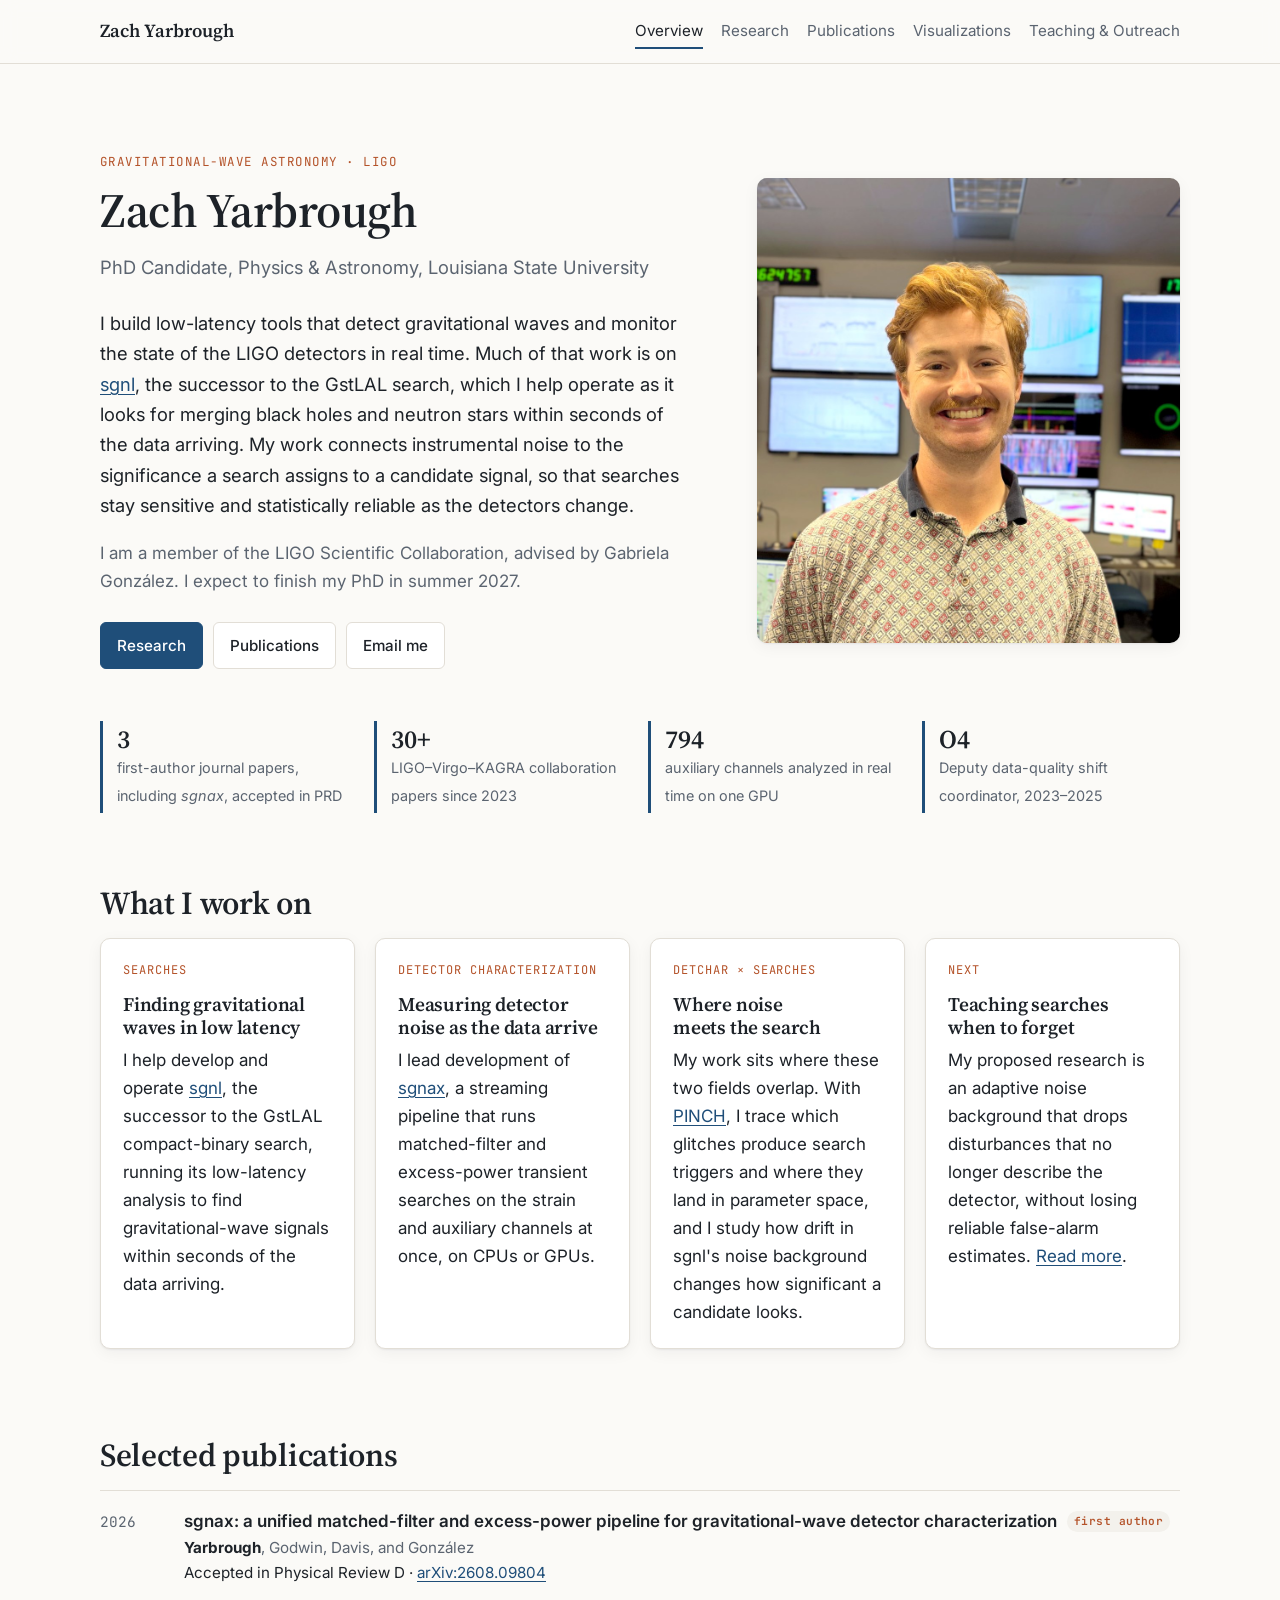
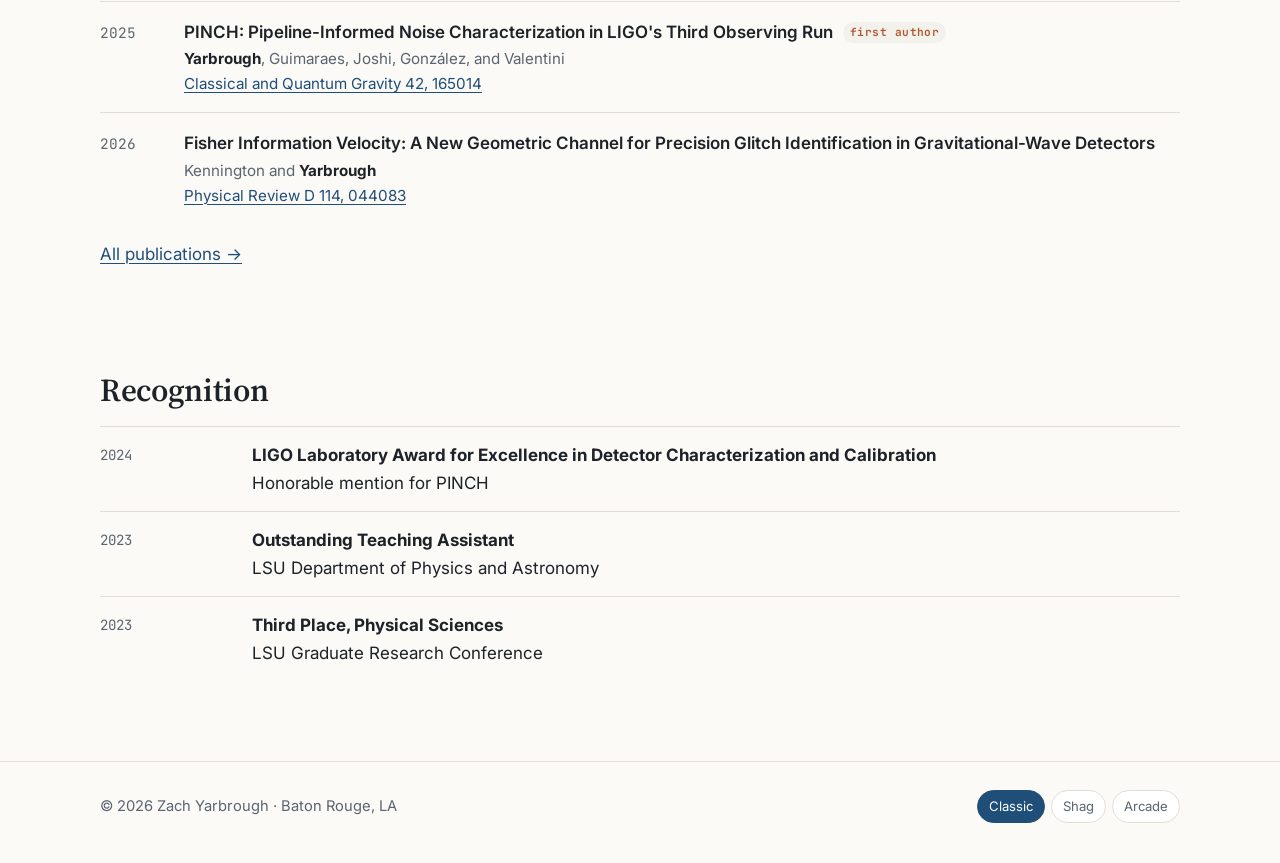
==== index.html @ 22d2ea17 "initial version of the personal website with overview, research, publications, visualizations, and o" ====
<!doctype html>
<html lang="en">
<head>
  <meta charset="utf-8">
  <meta name="viewport" content="width=device-width, initial-scale=1">
  <title>Zach Yarbrough | Gravitational-Wave Physicist</title>
  <meta name="description" content="Zach Yarbrough is a PhD candidate at Louisiana State University and a member of the LIGO Scientific Collaboration, working on detector characterization and low-latency gravitational-wave searches.">
  <link rel="canonical" href="https://zachyarbrough.com/">
  <meta property="og:title" content="Zach Yarbrough | Gravitational-Wave Physicist">
  <meta property="og:description" content="Detector characterization and low-latency gravitational-wave searches with LIGO.">
  <meta property="og:image" content="https://zachyarbrough.com/assets/img/headshot.jpg">
  <meta property="og:url" content="https://zachyarbrough.com/">
  <link rel="preconnect" href="https://fonts.googleapis.com">
  <link rel="preconnect" href="https://fonts.gstatic.com" crossorigin>
  <link rel="stylesheet" href="https://fonts.googleapis.com/css2?family=Inter:wght@400;500;600;700&family=JetBrains+Mono:wght@400;500&family=Source+Serif+4:opsz,wght@8..60,500;8..60,600;8..60,700&family=Fraunces:ital,opsz,wght@0,9..144,400..900;1,9..144,400..900&family=Work+Sans:wght@400;500;600&family=Press+Start+2P&family=VT323&display=swap">
  <link rel="stylesheet" href="assets/css/site.css">
  <script>try{var t=localStorage.getItem("zy-theme");if(t&&t!=="classic")document.documentElement.setAttribute("data-theme",t)}catch(e){}</script>
  <script type="application/ld+json">
  {
    "@context": "https://schema.org",
    "@type": "Person",
    "name": "Zach Yarbrough",
    "url": "https://zachyarbrough.com/",
    "image": "https://zachyarbrough.com/assets/img/headshot.jpg",
    "jobTitle": "PhD Candidate",
    "affiliation": [
      {"@type": "CollegeOrUniversity", "name": "Louisiana State University"},
      {"@type": "Organization", "name": "LIGO Scientific Collaboration"}
    ],
    "alumniOf": {"@type": "CollegeOrUniversity", "name": "University of Oklahoma"},
    "knowsAbout": ["Gravitational-wave astronomy", "Detector characterization", "Data quality", "Compact binary coalescence searches", "GstLAL", "GPU computing"]
  }
  </script>
</head>
<body>
<a class="skip" href="#main">Skip to content</a>

<header class="site-header">
  <div class="wrap">
    <a class="brand" href="index.html">Zach Yarbrough</a>
    <nav class="nav" aria-label="Main">
      <a href="index.html" aria-current="page">Overview</a>
      <a href="research.html">Research</a>
      <a href="publications.html">Publications</a>
      <a href="visualizations.html">Visualizations</a>
      <a href="outreach.html">Teaching &amp; Outreach</a>
    </nav>
  </div>
</header>

<main id="main">
  <section class="hero">
    <div class="wrap">
      <div>
        <p class="eyebrow">Gravitational-wave astronomy · LIGO</p>
        <h1>Zach Yarbrough</h1>
        <p class="role">PhD Candidate, Physics &amp; Astronomy, Louisiana State University</p>
        <p class="lede">I build low-latency tools that detect gravitational waves and monitor the state of the LIGO detectors in real time. Much of that work is on <a href="research.html#sgnl">sgnl</a>, the successor to the GstLAL search, which I help operate as it looks for merging black holes and neutron stars within seconds of the data arriving. My work connects instrumental noise to the significance a search assigns to a candidate signal, so that searches stay sensitive and statistically reliable as the detectors change.</p>
        <p class="muted">I am a member of the LIGO Scientific Collaboration, advised by Gabriela González. I expect to finish my PhD in summer 2027.</p>
        <div class="cta">
          <a class="btn primary" href="research.html">Research</a>
          <a class="btn" href="publications.html">Publications</a>
          <a class="btn" data-email data-user="zacharylyarbrough" data-domain="gmail.com" href="#">Email me</a>
        </div>
      </div>
      <div class="portrait">
        <img src="assets/img/headshot.jpg" alt="Zach Yarbrough in the LIGO Livingston control room" width="1200" height="1093">
      </div>
    </div>
  </section>

  <div class="wrap">
    <ul class="facts">
      <li><b>3</b><span>first-author journal papers, including <i>sgnax</i>, accepted in PRD</span></li>
      <li><b>30+</b><span>LIGO–Virgo–KAGRA collaboration papers since 2023</span></li>
      <li><b>794</b><span>auxiliary channels analyzed in real time on one GPU</span></li>
      <li><b>O4</b><span>Deputy data-quality shift coordinator, 2023–2025</span></li>
    </ul>

    <section>
      <h2>What I work on</h2>
      <div class="grid grid-4">
        <article class="card">
          <p class="tag">Searches</p>
          <h3>Finding gravitational waves in low latency</h3>
          <p>I help develop and operate <a href="research.html#sgnl">sgnl</a>, the successor to the GstLAL compact-binary search, running its low-latency analysis to find gravitational-wave signals within seconds of the data arriving.</p>
        </article>
        <article class="card">
          <p class="tag">Detector characterization</p>
          <h3>Measuring detector noise as the data arrive</h3>
          <p>I lead development of <a href="research.html#sgnax">sgnax</a>, a streaming pipeline that runs matched-filter and excess-power transient searches on the strain and auxiliary channels at once, on CPUs or GPUs.</p>
        </article>
        <article class="card">
          <p class="tag">Detchar × Searches</p>
          <h3>Where noise meets the search</h3>
          <p>My work sits where these two fields overlap. With <a href="research.html#pinch">PINCH</a>, I trace which glitches produce search triggers and where they land in parameter space, and I study how drift in sgnl's noise background changes how significant a candidate looks.</p>
        </article>
        <article class="card">
          <p class="tag">Next</p>
          <h3>Teaching searches when to forget</h3>
          <p>My proposed research is an adaptive noise background that drops disturbances that no longer describe the detector, without losing reliable false-alarm estimates. <a href="research.html#next">Read more</a>.</p>
        </article>
      </div>
    </section>

    <section>
      <h2>Selected publications</h2>
      <ul class="pubs">
        <li>
          <span class="yr">2026</span>
          <div>
            <div class="t">sgnax: a unified matched-filter and excess-power pipeline for gravitational-wave detector characterization <span class="badge">first author</span></div>
            <div class="a"><span class="me">Yarbrough</span>, Godwin, Davis, and González</div>
            <div class="v">Accepted in Physical Review D · <a href="https://arxiv.org/abs/2608.09804">arXiv:2608.09804</a></div>
          </div>
        </li>
        <li>
          <span class="yr">2025</span>
          <div>
            <div class="t">PINCH: Pipeline-Informed Noise Characterization in LIGO's Third Observing Run <span class="badge">first author</span></div>
            <div class="a"><span class="me">Yarbrough</span>, Guimaraes, Joshi, González, and Valentini</div>
            <div class="v"><a href="https://doi.org/10.1088/1361-6382/adf58c">Classical and Quantum Gravity 42, 165014</a></div>
          </div>
        </li>
        <li>
          <span class="yr">2026</span>
          <div>
            <div class="t">Fisher Information Velocity: A New Geometric Channel for Precision Glitch Identification in Gravitational-Wave Detectors</div>
            <div class="a">Kennington and <span class="me">Yarbrough</span></div>
            <div class="v"><a href="https://doi.org/10.1103/9mr6-7vts">Physical Review D 114, 044083</a></div>
          </div>
        </li>
      </ul>
      <p style="margin-top:16px"><a href="publications.html">All publications →</a></p>
    </section>

    <section>
      <h2>Recognition</h2>
      <ul class="timeline">
        <li><span class="when">2024</span><div><b>LIGO Laboratory Award for Excellence in Detector Characterization and Calibration</b>Honorable mention for PINCH</div></li>
        <li><span class="when">2023</span><div><b>Outstanding Teaching Assistant</b>LSU Department of Physics and Astronomy</div></li>
        <li><span class="when">2023</span><div><b>Third Place, Physical Sciences</b>LSU Graduate Research Conference</div></li>
      </ul>
    </section>
  </div>
</main>

<footer class="site-footer">
  <div class="wrap">
    <span>© <span id="year">2026</span> Zach Yarbrough · Baton Rouge, LA <span class="insert-coin">· INSERT COIN</span></span>
    <div class="theme-switch" role="group" aria-label="Theme">
      <button type="button" data-theme="classic">Classic</button>
      <button type="button" data-theme="shag">Shag</button>
      <button type="button" data-theme="arcade">Arcade</button>
    </div>
  </div>
</footer>
<script src="assets/js/site.js"></script>
</body>
</html>
---- assets/css/site.css ----
/* ==========================================================================
   zachyarbrough.com
   One stylesheet, three themes selected by <html data-theme="...">:
     classic (default, professional) | shag (1970s MCM) | arcade (1980s 8-bit)
   ========================================================================== */

/* ---------- Theme: classic (default) ---------- */
:root,
:root[data-theme="classic"] {
  --bg: #fbfaf7;
  --surface: #ffffff;
  --surface-2: #f3f1ec;
  --text: #1d2228;
  --muted: #5b6470;
  --rule: #e2ded6;
  --accent: #1f4e79;
  --accent-2: #b4532a;
  --accent-ink: #ffffff;
  --link: #1f4e79;
  --font-head: "Source Serif 4", Georgia, "Times New Roman", serif;
  --font-body: "Inter", system-ui, -apple-system, "Segoe UI", sans-serif;
  --font-mono: "JetBrains Mono", ui-monospace, Menlo, monospace;
  --radius: 10px;
  --shadow: 0 1px 2px rgba(20, 24, 30, .06), 0 4px 16px rgba(20, 24, 30, .05);
  --head-weight: 600;
  --head-transform: none;
  --head-spacing: -0.01em;
  --body-size: 1.0625rem;
}

@media (prefers-color-scheme: dark) {
  :root:not([data-theme]),
  :root[data-theme="classic"] {
    --bg: #12161b;
    --surface: #181d23;
    --surface-2: #1f252c;
    --text: #e6e8eb;
    --muted: #9aa3ad;
    --rule: #2b323a;
    --accent: #7fb0e0;
    --accent-2: #e59870;
    --accent-ink: #0d1116;
    --link: #8fbde9;
    --shadow: 0 1px 2px rgba(0, 0, 0, .3), 0 4px 16px rgba(0, 0, 0, .25);
  }
}

/* ---------- Theme: shag (70s conversation pit, mid-century modern) ---------- */
:root[data-theme="shag"] {
  --bg: #f4e6c8;
  --surface: #fbf1dc;
  --surface-2: #ecd6a8;
  --text: #3b2414;
  --muted: #7a5536;
  --rule: #d9b97c;
  --accent: #c4501b;
  --accent-2: #5f7a2b;
  --accent-ink: #fff6e5;
  --link: #a3410f;
  --s1: #6b3a1c; --s2: #c4501b; --s3: #e08a1e; --s4: #e7b729; --s5: #5f7a2b;
  --font-head: "Fraunces", Georgia, serif;
  --font-body: "Work Sans", system-ui, sans-serif;
  --radius: 28px;
  --shadow: 0 2px 0 rgba(59, 36, 20, .15), 0 10px 24px rgba(107, 58, 28, .12);
  --head-weight: 800;
  --head-transform: none;
  --head-spacing: -0.02em;
  --body-size: 1.0625rem;
}

/* ---------- Theme: arcade (80s 8-bit cabinet) ---------- */
:root[data-theme="arcade"] {
  --bg: #0b0b1e;
  --surface: #14143a;
  --surface-2: #1c1c4d;
  --text: #e8f4ff;
  --muted: #9fb3d9;
  --rule: #3a3a8c;
  --accent: #34e4ea;
  --accent-2: #ff3ea5;
  --accent-ink: #0b0b1e;
  --link: #ffe14d;
  --font-head: "Press Start 2P", ui-monospace, monospace;
  --font-body: "VT323", ui-monospace, Menlo, monospace;
  --radius: 0px;
  --shadow: 4px 4px 0 #000;
  --head-weight: 400;
  --head-transform: uppercase;
  --head-spacing: 0;
  --body-size: 1.4rem;
}

/* ==========================================================================
   Base
   ========================================================================== */
*, *::before, *::after { box-sizing: border-box; }
html { -webkit-text-size-adjust: 100%; scroll-behavior: smooth; }
body {
  margin: 0;
  overflow-wrap: break-word;
  background: var(--bg);
  color: var(--text);
  font-family: var(--font-body);
  font-size: var(--body-size);
  line-height: 1.65;
  transition: background-color .25s, color .25s;
}
img { max-width: 100%; height: auto; display: block; }
a { color: var(--link); text-underline-offset: .18em; text-decoration-thickness: 1px; }
a:hover { text-decoration-thickness: 2px; }
h1, h2, h3 {
  font-family: var(--font-head);
  font-weight: var(--head-weight);
  text-transform: var(--head-transform);
  letter-spacing: var(--head-spacing);
  line-height: 1.2;
  margin: 0 0 .5em;
  text-wrap: balance;
}
h1 { font-size: clamp(2rem, 5vw, 3rem); }
h2 { font-size: clamp(1.5rem, 3.2vw, 2rem); margin-top: 2.2em; }
h3 { font-size: 1.2rem; }
p { margin: 0 0 1em; }
.skip { position: absolute; left: -999px; }
.skip:focus { left: 16px; top: 16px; background: var(--surface); padding: 8px 12px; z-index: 10; }

.wrap { width: min(1080px, 100% - 32px); margin-inline: auto; }
.narrow { max-width: 72ch; }
.muted { color: var(--muted); }
.eyebrow {
  font-family: var(--font-mono);
  font-size: .78rem;
  letter-spacing: .12em;
  text-transform: uppercase;
  color: var(--accent-2);
  margin-bottom: .6rem;
}

/* ---------- Header / nav ---------- */
.site-header {
  border-bottom: 1px solid var(--rule);
  background: color-mix(in srgb, var(--bg) 88%, transparent);
  backdrop-filter: blur(8px);
  position: sticky; top: 0; z-index: 5;
}
.site-header .wrap { display: flex; align-items: center; justify-content: space-between; gap: 16px; padding-block: 14px; flex-wrap: wrap; }
.brand { font-family: var(--font-head); font-weight: var(--head-weight); text-transform: var(--head-transform); font-size: 1.15rem; color: var(--text); text-decoration: none; }
.nav { display: flex; gap: 4px 18px; flex-wrap: wrap; }
.nav a { color: var(--muted); text-decoration: none; font-size: .95rem; padding: 4px 0; border-bottom: 2px solid transparent; }
.nav a:hover { color: var(--text); }
.nav a[aria-current="page"] { color: var(--text); border-bottom-color: var(--accent); }

/* ---------- Hero ---------- */
.hero { padding-block: clamp(40px, 8vw, 88px) 24px; }
.hero .wrap > *, .pubs li > *, .timeline li > * { min-width: 0; }
.hero .wrap { display: grid; grid-template-columns: 1.4fr 1fr; gap: clamp(24px, 5vw, 64px); align-items: center; }
.hero h1 { margin-bottom: .25em; }
.hero .role { font-size: 1.15rem; color: var(--muted); margin-bottom: 1.4em; }
.hero .lede { font-size: 1.15rem; }
.portrait { border-radius: var(--radius); overflow: hidden; box-shadow: var(--shadow); aspect-ratio: 4 / 4.4; }
.portrait img { width: 100%; height: 100%; object-fit: cover; object-position: 50% 30%; }
.cta { display: flex; flex-wrap: wrap; gap: 10px; margin-top: 1.6em; }
.btn {
  display: inline-flex; align-items: center; gap: 8px;
  padding: 10px 16px; border-radius: calc(var(--radius) * .6);
  border: 1px solid var(--rule); background: var(--surface); color: var(--text);
  text-decoration: none; font-size: .95rem; font-weight: 500;
}
.btn:hover { border-color: var(--accent); }
.btn.primary { background: var(--accent); border-color: var(--accent); color: var(--accent-ink); }

/* ---------- Cards / grids ---------- */
.grid { display: grid; gap: 20px; grid-template-columns: repeat(auto-fit, minmax(min(260px, 100%), 1fr)); }
.grid-4 { grid-template-columns: repeat(auto-fit, minmax(min(220px, 100%), 1fr)); }
.card {
  background: var(--surface); border: 1px solid var(--rule); border-radius: var(--radius);
  padding: 22px; box-shadow: var(--shadow);
}
.card h3 { margin-bottom: .35em; }
.card p:last-child { margin-bottom: 0; }
.card .tag { font-family: var(--font-mono); font-size: .75rem; color: var(--accent-2); text-transform: uppercase; letter-spacing: .08em; }
.facts { display: grid; grid-template-columns: repeat(auto-fit, minmax(min(160px, 100%), 1fr)); gap: 16px; margin: 28px 0; padding: 0; list-style: none; }
.facts li { border-left: 3px solid var(--accent); padding: 4px 0 4px 14px; }
.facts b { display: block; font-family: var(--font-head); font-size: 1.6rem; font-weight: var(--head-weight); line-height: 1.1; }
.facts span { color: var(--muted); font-size: .9rem; }

section { padding-bottom: 16px; }

/* ---------- Figures ---------- */
figure { margin: 28px 0; }
figure.fig { background: var(--surface); border: 1px solid var(--rule); border-radius: var(--radius); padding: 16px; box-shadow: var(--shadow); }
figure.fig img { border-radius: calc(var(--radius) * .4); background: #fff; }
figcaption { font-size: .92rem; color: var(--muted); margin-top: 12px; line-height: 1.55; }
figcaption b { color: var(--text); }
.figs-2 { display: grid; gap: 20px; grid-template-columns: repeat(auto-fit, minmax(min(320px, 100%), 1fr)); }

/* ---------- Publications ---------- */
.pubs { list-style: none; padding: 0; margin: 0; }
.pubs li { padding: 16px 0; border-top: 1px solid var(--rule); display: grid; grid-template-columns: 4.5rem 1fr; gap: 12px; }
.pubs .yr { font-family: var(--font-mono); color: var(--muted); font-size: .9rem; padding-top: 3px; }
.pubs .t { font-weight: 600; }
.pubs .a { color: var(--muted); font-size: .95rem; }
.pubs .v { font-size: .95rem; }
.pubs .me { color: var(--text); font-weight: 700; }
.badge { display: inline-block; font-family: var(--font-mono); font-size: .7rem; padding: 1px 7px; border-radius: 99px; background: var(--surface-2); color: var(--accent-2); vertical-align: 2px; margin-left: 6px; letter-spacing: .04em; }

/* ---------- Timeline (outreach / background) ---------- */
.timeline { list-style: none; padding: 0; margin: 0; }
.timeline li { display: grid; grid-template-columns: 8.5rem 1fr; gap: 16px; padding: 14px 0; border-top: 1px solid var(--rule); }
.timeline .when { font-family: var(--font-mono); font-size: .88rem; color: var(--muted); padding-top: 3px; }
.timeline b { display: block; }

/* ---------- Photo gallery ---------- */
.gallery { display: grid; gap: 14px; grid-template-columns: repeat(6, 1fr); }
.gallery figure { margin: 0; border-radius: var(--radius); overflow: hidden; box-shadow: var(--shadow); position: relative; }
.gallery img { width: 100%; height: 100%; object-fit: cover; }
.gallery .g-wide { grid-column: span 4; aspect-ratio: 4 / 3; }
.gallery .g-tall { grid-column: span 2; aspect-ratio: 3 / 4.6; }
.gallery .g-third { grid-column: span 2; aspect-ratio: 3 / 4; }

/* ---------- Footer + theme switcher ---------- */
.site-footer { border-top: 1px solid var(--rule); margin-top: 64px; padding-block: 28px 40px; color: var(--muted); font-size: .92rem; }
.site-footer .wrap { display: flex; justify-content: space-between; align-items: center; gap: 16px; flex-wrap: wrap; }
.theme-switch { display: inline-flex; gap: 6px; align-items: center; }
.theme-switch button {
  font: inherit; font-size: .82rem; cursor: pointer;
  padding: 5px 11px; border-radius: 99px; border: 1px solid var(--rule);
  background: var(--surface); color: var(--muted);
}
.theme-switch button[aria-pressed="true"] { background: var(--accent); color: var(--accent-ink); border-color: var(--accent); }

/* ==========================================================================
   Shag overrides: stripes, shag texture, rounded everything
   ========================================================================== */
[data-theme="shag"] body {
  background-color: var(--bg);
  background-image:
    radial-gradient(circle at 20% 30%, rgba(107, 58, 28, .05) 0 1.5px, transparent 2px),
    radial-gradient(circle at 70% 60%, rgba(196, 80, 27, .05) 0 1.5px, transparent 2px),
    radial-gradient(circle at 40% 80%, rgba(95, 122, 43, .05) 0 1px, transparent 1.5px);
  background-size: 7px 7px, 9px 9px, 5px 5px;
}
[data-theme="shag"] .site-header { border-bottom: 0; }
[data-theme="shag"] .site-header::after {
  content: ""; display: block; height: 18px;
  background: linear-gradient(to bottom, var(--s1) 0 20%, var(--s2) 20% 40%, var(--s3) 40% 60%, var(--s4) 60% 80%, var(--s5) 80% 100%);
}
[data-theme="shag"] .brand { color: var(--s1); font-style: italic; font-variation-settings: "SOFT" 100, "WONK" 1; }
[data-theme="shag"] h1, [data-theme="shag"] h2 { color: var(--s1); font-variation-settings: "SOFT" 100, "WONK" 1; }
[data-theme="shag"] h1 { font-size: clamp(2.4rem, 6vw, 3.8rem); }
[data-theme="shag"] .portrait { border-radius: 999px 999px 28px 28px; border: 6px solid var(--s3); box-shadow: 0 0 0 6px var(--s2), 0 0 0 12px var(--s1), var(--shadow); }
[data-theme="shag"] .card { border: 0; border-top: 10px solid var(--s3); }
[data-theme="shag"] .grid .card:nth-child(4n+2) { border-top-color: var(--s2); }
[data-theme="shag"] .grid .card:nth-child(4n+3) { border-top-color: var(--s5); }
[data-theme="shag"] .grid .card:nth-child(4n+4) { border-top-color: var(--s4); }
[data-theme="shag"] .facts li { border-left: 0; background: var(--surface); border-radius: 999px; padding: 12px 20px; text-align: center; box-shadow: var(--shadow); }
[data-theme="shag"] .eyebrow { color: var(--s5); }
[data-theme="shag"] .btn { border-radius: 999px; }
[data-theme="shag"] .site-footer { border-top: 0; }
[data-theme="shag"] .site-footer::before {
  content: ""; display: block; height: 12px; margin-bottom: 28px;
  background: linear-gradient(to bottom, var(--s5) 0 20%, var(--s4) 20% 40%, var(--s3) 40% 60%, var(--s2) 60% 80%, var(--s1) 80% 100%);
}

/* ==========================================================================
   Arcade overrides: scanlines, pixel borders, neon
   ========================================================================== */
[data-theme="arcade"] body { line-height: 1.35; }
[data-theme="arcade"] .hero .lede, [data-theme="arcade"] .hero .role { font-size: 1.55rem; }
[data-theme="arcade"] .facts span, [data-theme="arcade"] .pubs .a, [data-theme="arcade"] .pubs .v, [data-theme="arcade"] figcaption, [data-theme="arcade"] .timeline .when, [data-theme="arcade"] .site-footer { font-size: 1.25rem; }
[data-theme="arcade"] body::after {
  content: ""; position: fixed; inset: 0; pointer-events: none; z-index: 50;
  background: repeating-linear-gradient(to bottom, rgba(0, 0, 0, .18) 0 1px, transparent 1px 3px);
}
[data-theme="arcade"] h1 { font-size: clamp(1.3rem, 4vw, 2.1rem); color: var(--link); text-shadow: 3px 3px 0 var(--accent-2); line-height: 1.5; }
[data-theme="arcade"] h2 { font-size: clamp(.95rem, 2.4vw, 1.25rem); color: var(--accent); line-height: 1.6; }
[data-theme="arcade"] h2::before { content: "> "; color: var(--accent-2); }
[data-theme="arcade"] h3 { font-size: .8rem; line-height: 1.7; color: var(--link); }
[data-theme="arcade"] .brand { font-size: .8rem; color: var(--accent); }
[data-theme="arcade"] .nav a, [data-theme="arcade"] .btn, [data-theme="arcade"] .theme-switch button { font-family: var(--font-head); font-size: .58rem; text-transform: uppercase; }
[data-theme="arcade"] .nav a[aria-current="page"] { color: var(--link); border-bottom-color: var(--accent-2); }
[data-theme="arcade"] .nav a[aria-current="page"]::before { content: "▶ "; color: var(--accent-2); }
[data-theme="arcade"] .card, [data-theme="arcade"] figure.fig, [data-theme="arcade"] .portrait, [data-theme="arcade"] .gallery figure {
  border: 4px solid var(--accent); box-shadow: 6px 6px 0 var(--accent-2);
}
[data-theme="arcade"] .portrait img, [data-theme="arcade"] .gallery img { image-rendering: pixelated; }
[data-theme="arcade"] .btn { border: 3px solid var(--accent); padding: 12px 14px; box-shadow: 4px 4px 0 #000; }
[data-theme="arcade"] .btn.primary { background: var(--accent-2); border-color: var(--accent-2); color: #fff; }
[data-theme="arcade"] .btn:active { transform: translate(4px, 4px); box-shadow: none; }
[data-theme="arcade"] .facts li { border-left: 0; border: 3px dashed var(--rule); padding: 12px; }
[data-theme="arcade"] .facts b { color: var(--link); font-size: 1rem; line-height: 1.6; }
[data-theme="arcade"] .eyebrow, [data-theme="arcade"] .card .tag, [data-theme="arcade"] .badge { font-family: var(--font-head); font-size: .55rem; color: var(--accent-2); }
[data-theme="arcade"] .hero .role::after { content: "█"; color: var(--accent-2); margin-left: 6px; animation: blink 1s steps(1) infinite; }
[data-theme="arcade"] .site-footer .insert-coin { display: inline; }
.insert-coin { display: none; font-family: var(--font-head); font-size: .6rem; color: var(--link); animation: blink 1.2s steps(1) infinite; }
@keyframes blink { 50% { opacity: 0; } }
@media (prefers-reduced-motion: reduce) {
  * { animation: none !important; transition: none !important; scroll-behavior: auto !important; }
}

/* ==========================================================================
   Responsive
   ========================================================================== */
@media (max-width: 760px) {
  .hero .wrap { grid-template-columns: minmax(0, 1fr); }
  .portrait { max-width: 320px; order: -1; }
  .gallery { grid-template-columns: repeat(2, 1fr); }
  .gallery .g-wide { grid-column: span 2; }
  .gallery .g-tall, .gallery .g-third { grid-column: span 1; }
  .timeline li, .pubs li { grid-template-columns: 1fr; gap: 2px; }
  .figs-2 { grid-template-columns: 1fr; }
}
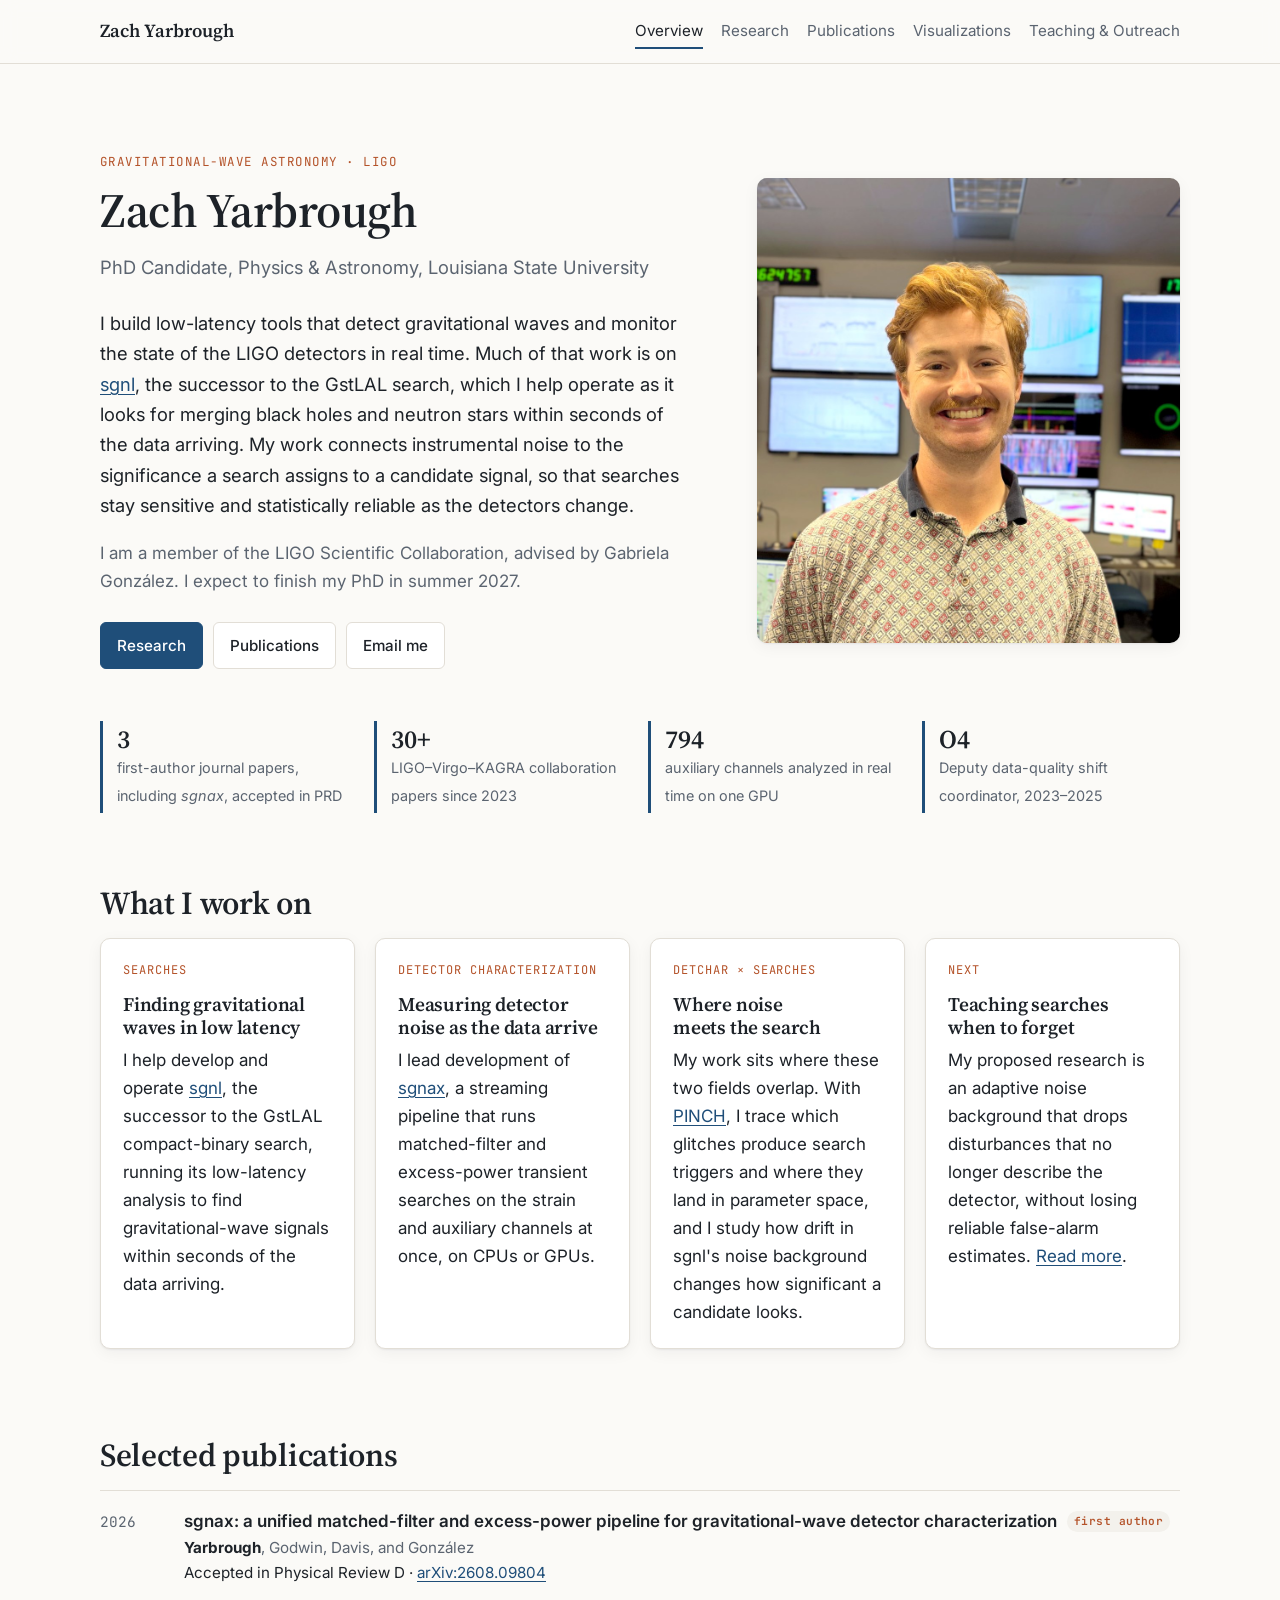
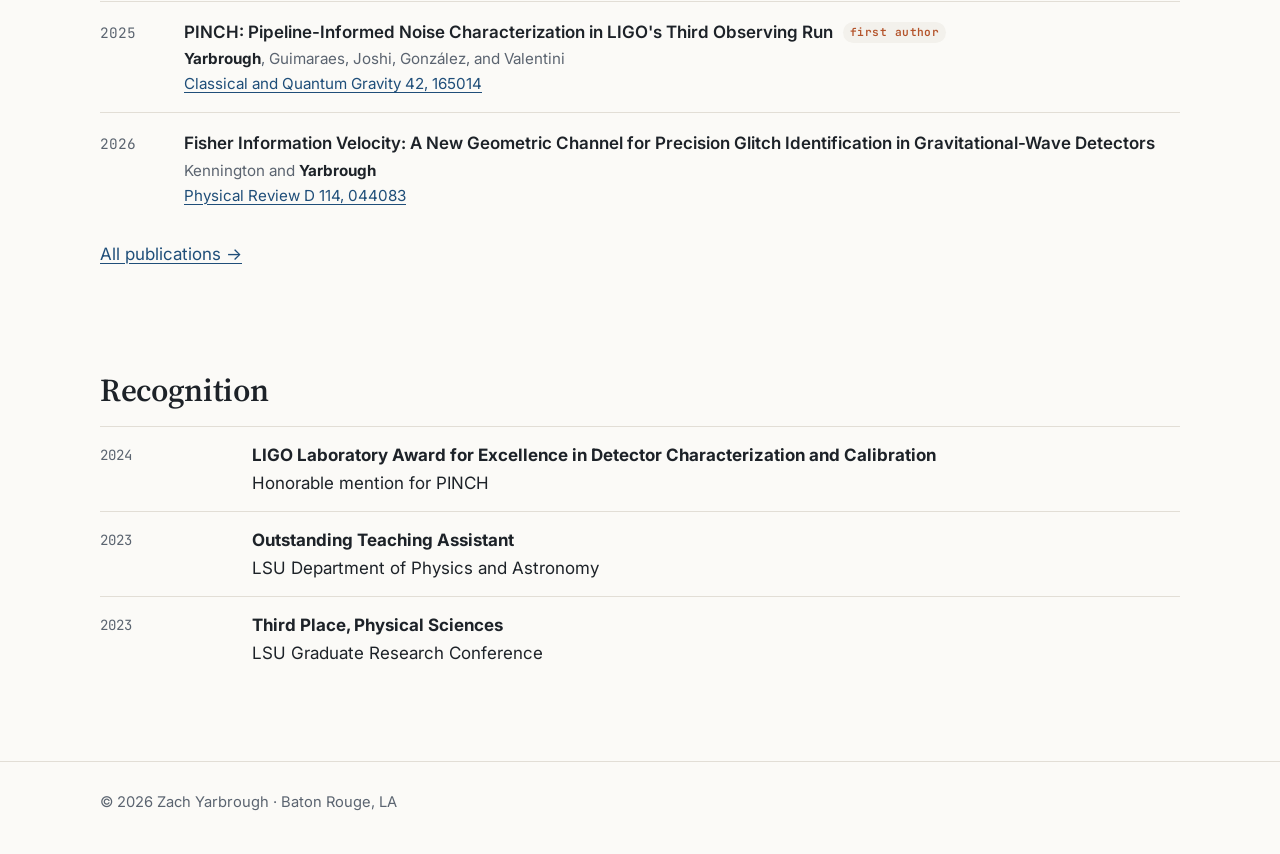
==== commit 30bccf3f: "remove the theme switcher buttons from the footer and stop loading the unused theme fonts" ====
--- a/index.html
+++ b/index.html
@@ -12,9 +12,8 @@
   <meta property="og:url" content="https://zachyarbrough.com/">
   <link rel="preconnect" href="https://fonts.googleapis.com">
   <link rel="preconnect" href="https://fonts.gstatic.com" crossorigin>
-  <link rel="stylesheet" href="https://fonts.googleapis.com/css2?family=Inter:wght@400;500;600;700&family=JetBrains+Mono:wght@400;500&family=Source+Serif+4:opsz,wght@8..60,500;8..60,600;8..60,700&family=Fraunces:ital,opsz,wght@0,9..144,400..900;1,9..144,400..900&family=Work+Sans:wght@400;500;600&family=Press+Start+2P&family=VT323&display=swap">
+  <link rel="stylesheet" href="https://fonts.googleapis.com/css2?family=Inter:wght@400;500;600;700&family=JetBrains+Mono:wght@400;500&family=Source+Serif+4:opsz,wght@8..60,500;8..60,600;8..60,700&display=swap">
   <link rel="stylesheet" href="assets/css/site.css">
-  <script>try{var t=localStorage.getItem("zy-theme");if(t&&t!=="classic")document.documentElement.setAttribute("data-theme",t)}catch(e){}</script>
   <script type="application/ld+json">
   {
     "@context": "https://schema.org",
@@ -147,12 +146,7 @@
 
 <footer class="site-footer">
   <div class="wrap">
-    <span>© <span id="year">2026</span> Zach Yarbrough · Baton Rouge, LA <span class="insert-coin">· INSERT COIN</span></span>
-    <div class="theme-switch" role="group" aria-label="Theme">
-      <button type="button" data-theme="classic">Classic</button>
-      <button type="button" data-theme="shag">Shag</button>
-      <button type="button" data-theme="arcade">Arcade</button>
-    </div>
+    <span>© <span id="year">2026</span> Zach Yarbrough · Baton Rouge, LA</span>
   </div>
 </footer>
 <script src="assets/js/site.js"></script>
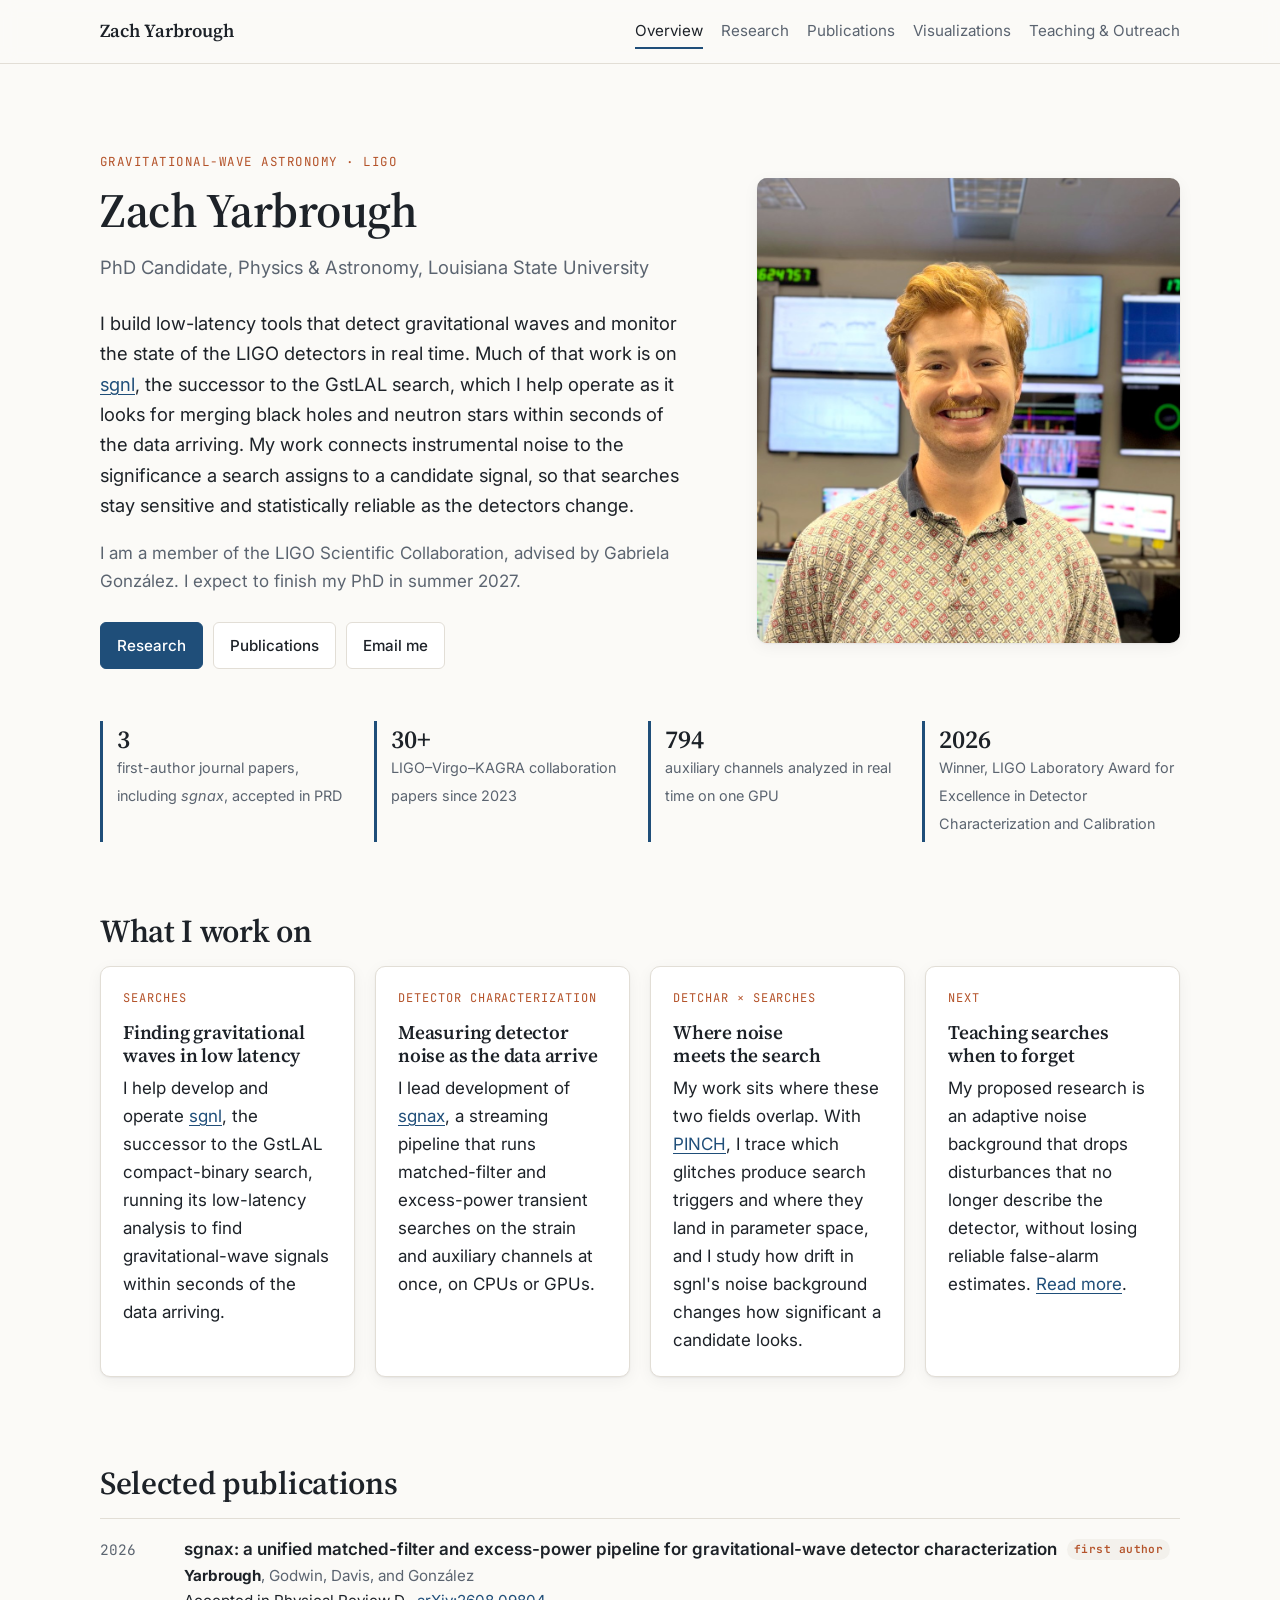
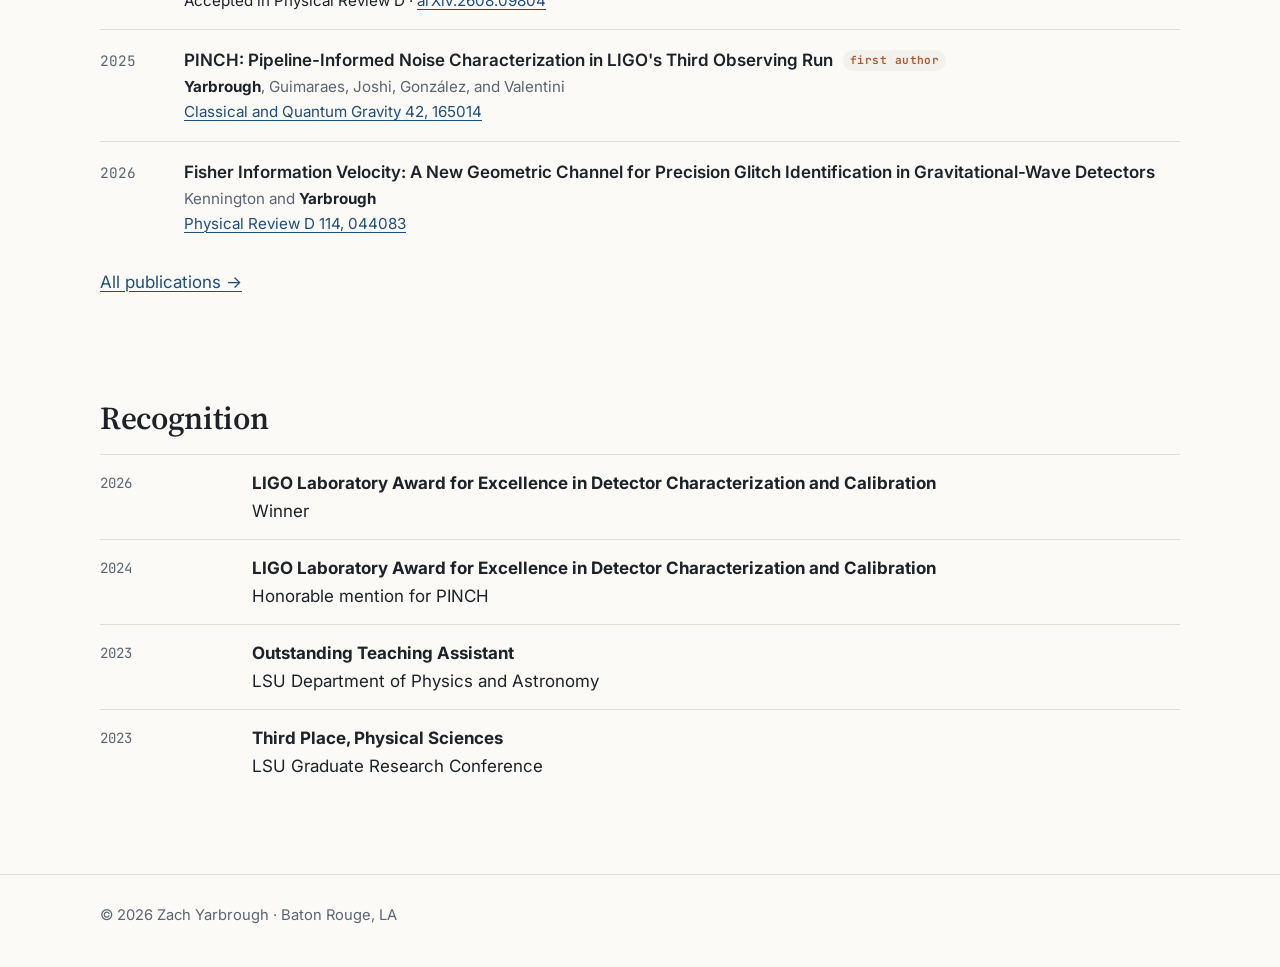
==== commit 1ec62cca: "replace the shift coordinator stat on the homepage with the 2026 ligo laboratory detector characteri" ====
--- a/index.html
+++ b/index.html
@@ -73,7 +73,7 @@
       <li><b>3</b><span>first-author journal papers, including <i>sgnax</i>, accepted in PRD</span></li>
       <li><b>30+</b><span>LIGO–Virgo–KAGRA collaboration papers since 2023</span></li>
       <li><b>794</b><span>auxiliary channels analyzed in real time on one GPU</span></li>
-      <li><b>O4</b><span>Deputy data-quality shift coordinator, 2023–2025</span></li>
+      <li><b>2026</b><span>Winner, LIGO Laboratory Award for Excellence in Detector Characterization and Calibration</span></li>
     </ul>
 
     <section>
@@ -136,6 +136,7 @@
     <section>
       <h2>Recognition</h2>
       <ul class="timeline">
+        <li><span class="when">2026</span><div><b>LIGO Laboratory Award for Excellence in Detector Characterization and Calibration</b>Winner</div></li>
         <li><span class="when">2024</span><div><b>LIGO Laboratory Award for Excellence in Detector Characterization and Calibration</b>Honorable mention for PINCH</div></li>
         <li><span class="when">2023</span><div><b>Outstanding Teaching Assistant</b>LSU Department of Physics and Astronomy</div></li>
         <li><span class="when">2023</span><div><b>Third Place, Physical Sciences</b>LSU Graduate Research Conference</div></li>
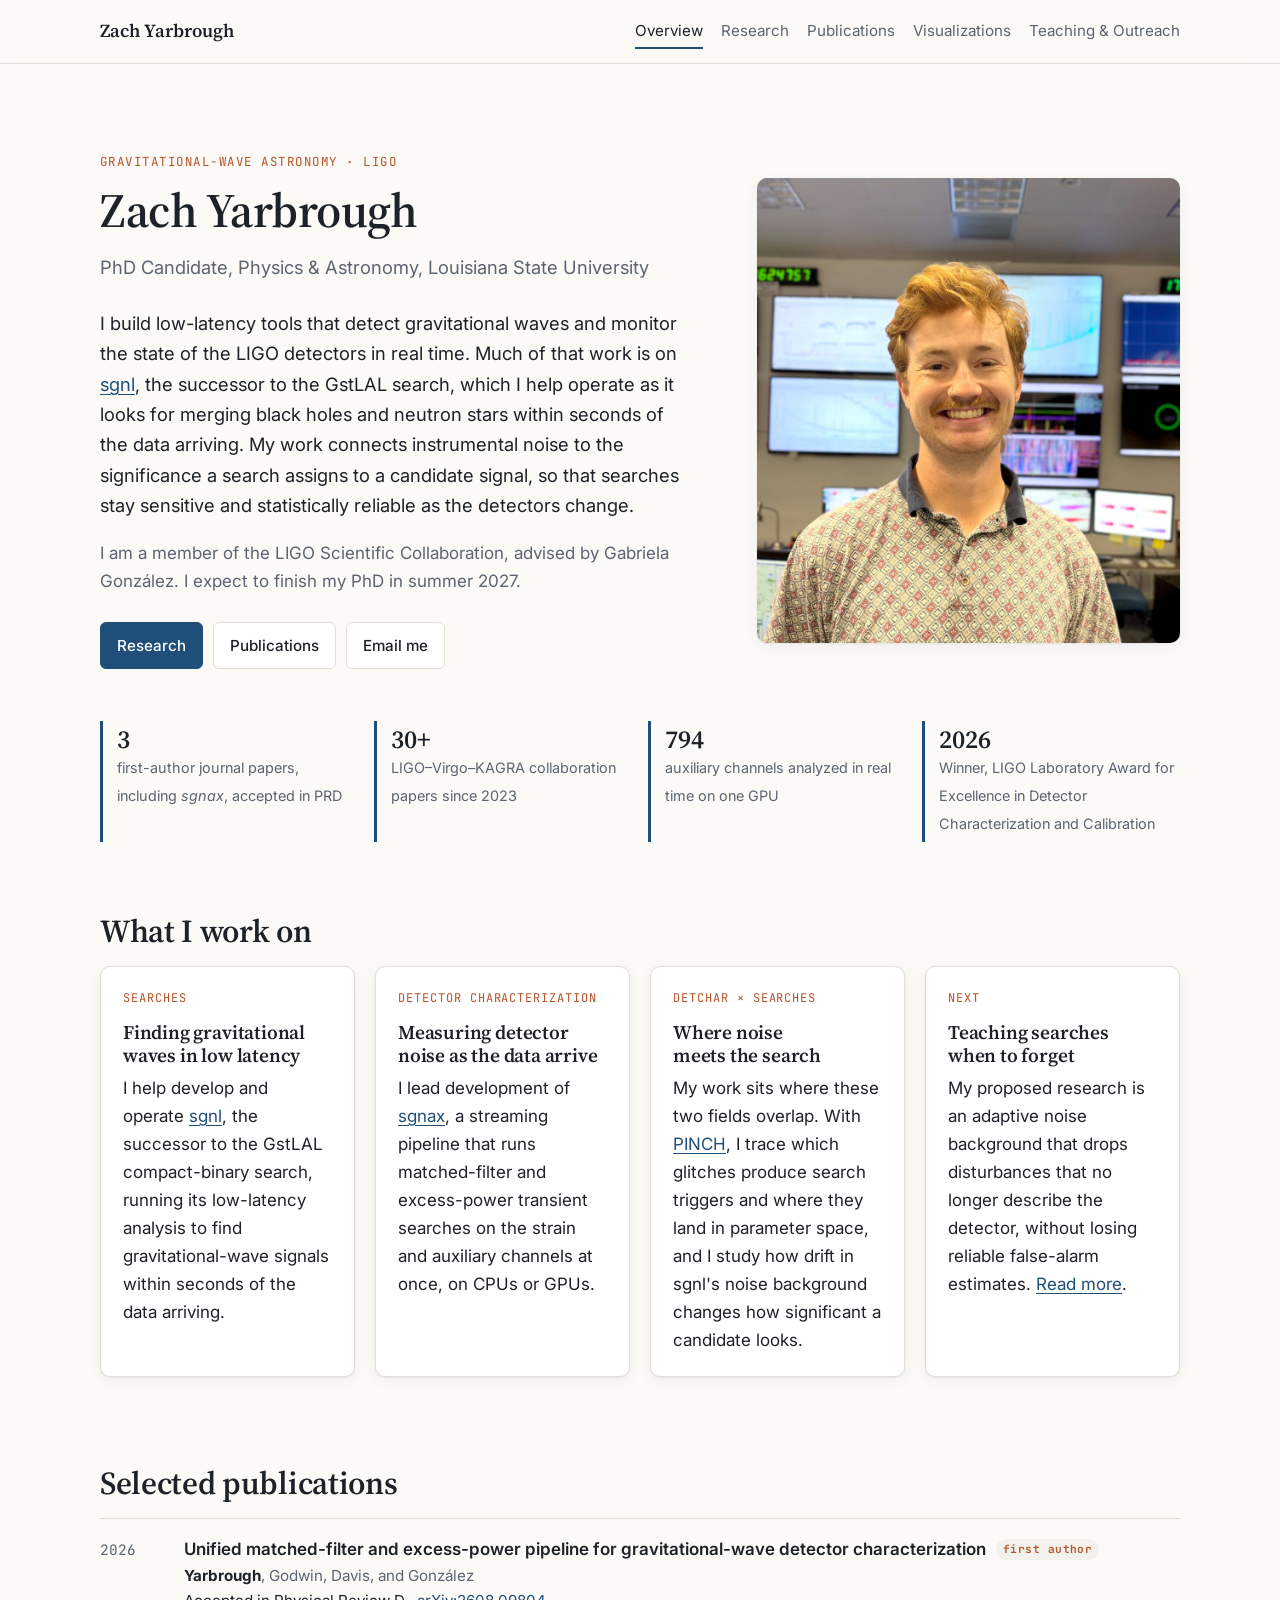
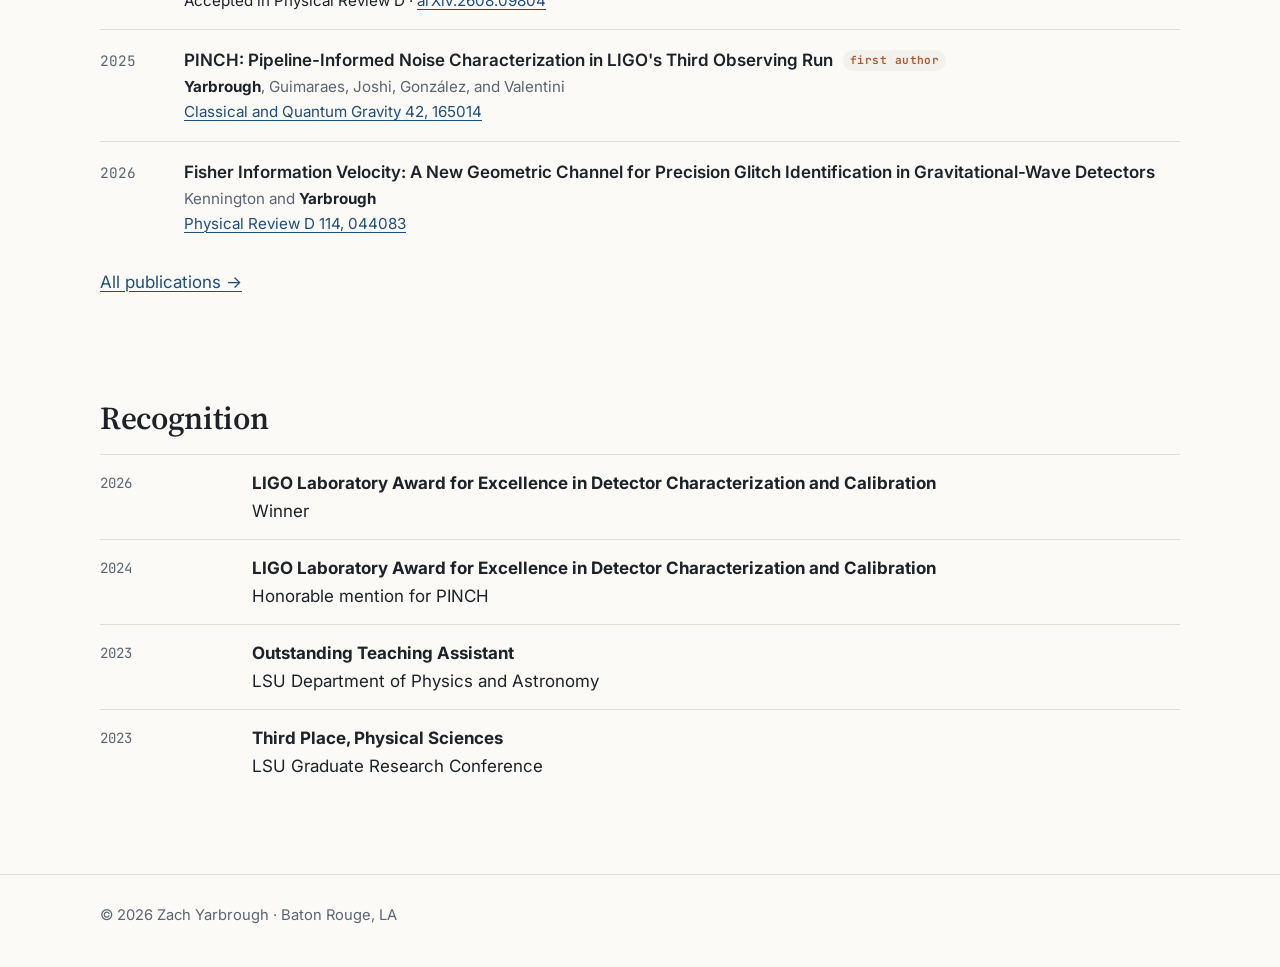
==== commit 41608d54: "retitle the sgnax paper to match the journal and list glanzer et al. as published in cqg" ====
--- a/index.html
+++ b/index.html
@@ -108,7 +108,7 @@
         <li>
           <span class="yr">2026</span>
           <div>
-            <div class="t">sgnax: a unified matched-filter and excess-power pipeline for gravitational-wave detector characterization <span class="badge">first author</span></div>
+            <div class="t">Unified matched-filter and excess-power pipeline for gravitational-wave detector characterization <span class="badge">first author</span></div>
             <div class="a"><span class="me">Yarbrough</span>, Godwin, Davis, and González</div>
             <div class="v">Accepted in Physical Review D · <a href="https://arxiv.org/abs/2608.09804">arXiv:2608.09804</a></div>
           </div>
